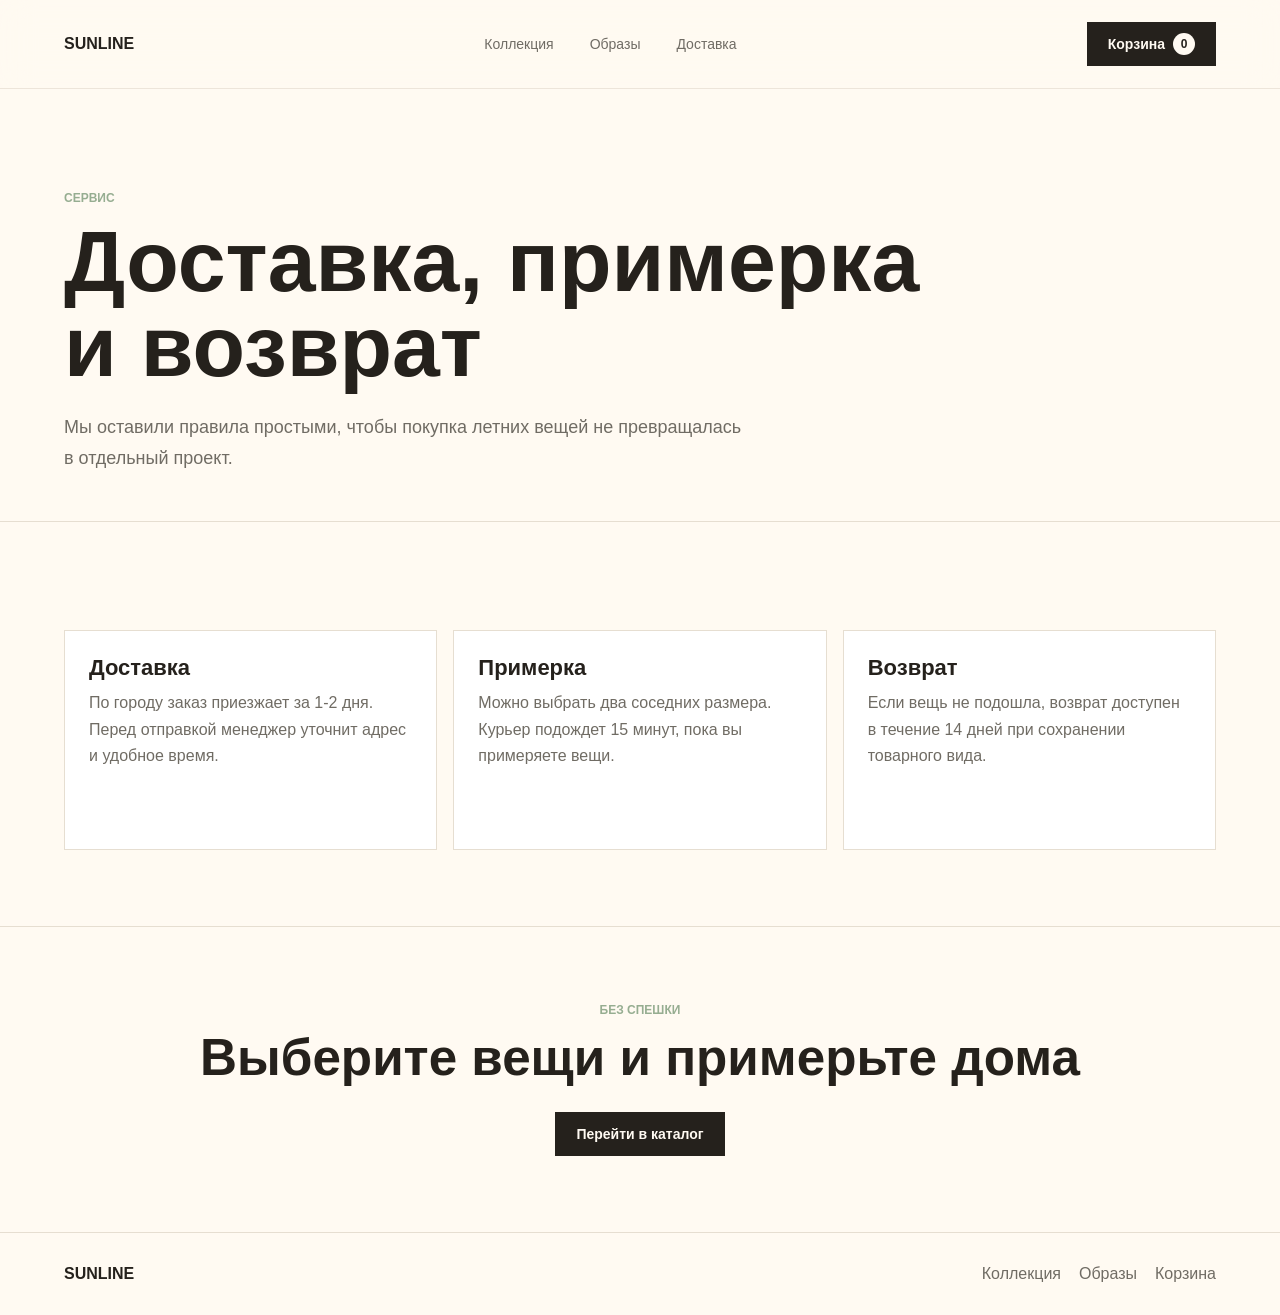
==== delivery.html @ 38f802f9 "Add files via upload" ====
<!DOCTYPE html>
<html lang="ru">
<head>
  <meta charset="UTF-8">
  <meta name="viewport" content="width=device-width, initial-scale=1.0">
  <title>Доставка — SUNLINE</title>
  <link rel="stylesheet" href="styles.css">
  <script src="script.js" defer></script>
</head>
<body>
  <header class="site-header">
    <a class="brand" href="index.html">SUNLINE</a>
    <nav aria-label="Главная навигация">
      <a href="catalog.html">Коллекция</a>
      <a href="looks.html">Образы</a>
      <a href="delivery.html">Доставка</a>
    </nav>
    <a class="header-action" href="cart.html">Корзина <span data-cart-count>0</span></a>
  </header>

  <main>
    <section class="page-hero">
      <p class="eyebrow">Сервис</p>
      <h1>Доставка, примерка и возврат</h1>
      <p>Мы оставили правила простыми, чтобы покупка летних вещей не превращалась в отдельный проект.</p>
    </section>

    <section class="section info-grid">
      <article>
        <h2>Доставка</h2>
        <p>По городу заказ приезжает за 1-2 дня. Перед отправкой менеджер уточнит адрес и удобное время.</p>
      </article>
      <article>
        <h2>Примерка</h2>
        <p>Можно выбрать два соседних размера. Курьер подождет 15 минут, пока вы примеряете вещи.</p>
      </article>
      <article>
        <h2>Возврат</h2>
        <p>Если вещь не подошла, возврат доступен в течение 14 дней при сохранении товарного вида.</p>
      </article>
    </section>

    <section class="section cta">
      <p class="eyebrow">Без спешки</p>
      <h2>Выберите вещи и примерьте дома</h2>
      <a class="primary-button" href="catalog.html">Перейти в каталог</a>
    </section>
  </main>

  <footer class="site-footer">
    <a class="brand" href="index.html">SUNLINE</a>
    <div><a href="catalog.html">Коллекция</a><a href="looks.html">Образы</a><a href="cart.html">Корзина</a></div>
  </footer>
</body>
</html>
---- styles.css ----
:root {
  --ink: #25211c;
  --muted: #706c64;
  --line: #e6ded1;
  --paper: #fffaf2;
  --soft: #f6efe5;
  --sage: #96ad91;
  --sea: #8eb6bd;
  --sun: #e9bf71;
}

* {
  box-sizing: border-box;
}

html {
  scroll-behavior: smooth;
}

body {
  margin: 0;
  background: var(--paper);
  color: var(--ink);
  font-family: Arial, "Segoe UI", sans-serif;
}

a {
  color: inherit;
  text-decoration: none;
}

.site-header {
  position: sticky;
  top: 0;
  z-index: 10;
  display: flex;
  align-items: center;
  justify-content: space-between;
  gap: 24px;
  padding: 22px clamp(20px, 5vw, 72px);
  background: rgba(255, 250, 242, 0.86);
  border-bottom: 1px solid rgba(230, 222, 209, 0.72);
  backdrop-filter: blur(16px);
}

.brand {
  font-weight: 700;
  letter-spacing: 0;
}

nav {
  display: flex;
  gap: clamp(16px, 3vw, 36px);
  color: var(--muted);
  font-size: 14px;
}

.header-action,
.primary-button,
.secondary-button {
  display: inline-flex;
  align-items: center;
  justify-content: center;
  min-height: 44px;
  padding: 0 20px;
  border: 1px solid var(--ink);
  background: var(--ink);
  color: #fffaf2;
  font-size: 14px;
  font-weight: 600;
  cursor: pointer;
  transition: background 160ms ease, color 160ms ease, border-color 160ms ease;
}

button {
  font-family: inherit;
}

.header-action span {
  min-width: 22px;
  min-height: 22px;
  margin-left: 8px;
  display: inline-grid;
  place-items: center;
  border-radius: 999px;
  background: #fffaf2;
  color: var(--ink);
  font-size: 12px;
}

.secondary-button {
  border-color: var(--line);
  background: #fff;
  color: var(--ink);
}

.primary-button:hover,
.header-action:hover {
  background: #3b342c;
}

.secondary-button:hover {
  border-color: var(--ink);
}

.text-button {
  padding: 0;
  border: 0;
  background: transparent;
  color: var(--muted);
  font: inherit;
  font-weight: 600;
  cursor: pointer;
}

.hero {
  display: grid;
  grid-template-columns: minmax(0, 0.95fr) minmax(320px, 1.05fr);
  min-height: calc(100vh - 89px);
  padding: clamp(40px, 7vw, 96px) clamp(20px, 5vw, 72px) 48px;
  gap: clamp(32px, 6vw, 88px);
  align-items: center;
}

.hero-copy {
  max-width: 640px;
}

.eyebrow {
  margin: 0 0 14px;
  color: var(--sage);
  font-size: 12px;
  font-weight: 700;
  letter-spacing: 0;
  text-transform: uppercase;
}

h1,
h2,
h3,
p {
  margin-top: 0;
}

h1 {
  margin-bottom: 24px;
  font-size: clamp(44px, 7vw, 86px);
  line-height: 0.98;
  letter-spacing: 0;
}

h2 {
  margin-bottom: 0;
  font-size: clamp(30px, 4vw, 52px);
  line-height: 1.04;
  letter-spacing: 0;
}

.lead {
  max-width: 540px;
  margin-bottom: 32px;
  color: var(--muted);
  font-size: clamp(17px, 2vw, 20px);
  line-height: 1.7;
}

.hero-actions {
  display: flex;
  align-items: center;
  gap: 24px;
  flex-wrap: wrap;
}

.text-link {
  color: var(--muted);
  font-weight: 600;
}

.text-link:hover,
nav a:hover,
.site-footer a:hover {
  color: var(--ink);
}

.hero-visual {
  min-height: 520px;
  display: grid;
  place-items: center;
  background: #f2e9dc;
  border: 1px solid var(--line);
  overflow: hidden;
}

.hero-visual:hover img,
.product-card:hover img,
.catalog-card:hover img,
.lookbook-grid article:hover img {
  transform: scale(1.025);
}

.hero-visual img {
  width: 100%;
  height: 100%;
  min-height: 520px;
  object-fit: cover;
  object-position: center;
  display: block;
  transition: transform 220ms ease;
}

.section {
  padding: 76px clamp(20px, 5vw, 72px);
}

.section-heading {
  display: flex;
  justify-content: space-between;
  align-items: end;
  gap: 32px;
  margin-bottom: 32px;
}

.product-grid {
  display: grid;
  grid-template-columns: repeat(3, minmax(0, 1fr));
  gap: 18px;
}

.product-card {
  min-height: 480px;
  display: flex;
  flex-direction: column;
  justify-content: space-between;
  gap: 20px;
  padding: 22px;
  border: 1px solid var(--line);
  background: rgba(255, 255, 255, 0.48);
}

.product-card img {
  width: 100%;
  aspect-ratio: 1 / 1;
  object-fit: cover;
  object-position: center;
  background: var(--soft);
  transition: transform 220ms ease;
}

.product-card h3 {
  margin-bottom: 8px;
  font-size: 20px;
}

.product-card p {
  margin-bottom: 0;
  color: var(--muted);
  line-height: 1.55;
}

.product-card span {
  font-weight: 700;
}

.looks {
  display: grid;
  grid-template-columns: minmax(0, 0.8fr) minmax(280px, 1fr);
  gap: clamp(32px, 6vw, 96px);
  padding: 88px clamp(20px, 5vw, 72px);
  background: #eef3ee;
}

.look-copy p:not(.eyebrow) {
  max-width: 560px;
  margin-top: 24px;
  margin-bottom: 0;
  color: #5d6659;
  font-size: 18px;
  line-height: 1.7;
}

.look-list {
  display: grid;
  border-top: 1px solid rgba(37, 33, 28, 0.2);
}

.look-list a {
  display: flex;
  justify-content: space-between;
  gap: 24px;
  padding: 28px 0;
  border-bottom: 1px solid rgba(37, 33, 28, 0.2);
  font-size: clamp(22px, 3vw, 36px);
  font-weight: 600;
}

.look-list strong {
  color: var(--sage);
  font-size: 16px;
}

.service {
  display: grid;
  grid-template-columns: minmax(0, 0.8fr) minmax(280px, 1fr);
  gap: 40px;
}

.service-grid {
  display: grid;
  grid-template-columns: repeat(3, minmax(0, 1fr));
  gap: 14px;
}

.service-grid a {
  min-height: 128px;
  margin: 0;
  display: flex;
  align-items: end;
  padding: 18px;
  border: 1px solid var(--line);
  background: #fff;
  color: var(--muted);
  line-height: 1.5;
}

.new-season,
.cta {
  border-top: 1px solid var(--line);
}

.feature-grid,
.info-grid {
  display: grid;
  grid-template-columns: repeat(3, minmax(0, 1fr));
  gap: 16px;
  margin-top: 32px;
}

.feature-grid div,
.info-grid article {
  min-height: 220px;
  padding: 24px;
  border: 1px solid var(--line);
  background: #fff;
}

.feature-grid strong {
  display: block;
  margin-bottom: 44px;
  color: var(--sage);
}

.feature-grid p,
.info-grid p {
  margin: 0;
  color: var(--muted);
  line-height: 1.65;
}

.cta {
  text-align: center;
}

.cta h2 {
  margin-bottom: 28px;
}

.site-footer {
  display: flex;
  justify-content: space-between;
  gap: 24px;
  padding: 32px clamp(20px, 5vw, 72px);
  border-top: 1px solid var(--line);
  color: var(--muted);
}

.site-footer .brand {
  color: var(--ink);
}

.site-footer div {
  display: flex;
  flex-wrap: wrap;
  gap: 18px;
}

.page-hero {
  padding: clamp(56px, 8vw, 104px) clamp(20px, 5vw, 72px) 48px;
  border-bottom: 1px solid var(--line);
}

.page-hero h1 {
  max-width: 900px;
}

.page-hero p:not(.eyebrow) {
  max-width: 680px;
  margin-bottom: 0;
  color: var(--muted);
  font-size: 18px;
  line-height: 1.7;
}

.catalog-grid,
.lookbook-grid {
  display: grid;
  grid-template-columns: repeat(3, minmax(0, 1fr));
  gap: 18px;
}

.catalog-card,
.lookbook-grid article {
  display: flex;
  flex-direction: column;
  gap: 20px;
  padding: 20px;
  border: 1px solid var(--line);
  background: rgba(255, 255, 255, 0.58);
}

.catalog-card img,
.lookbook-grid img {
  width: 100%;
  aspect-ratio: 4 / 5;
  object-fit: cover;
  display: block;
  transition: transform 220ms ease;
}

.catalog-card h2,
.lookbook-grid h2,
.cart-item h2,
.info-grid h2 {
  margin-bottom: 10px;
  font-size: 22px;
  line-height: 1.15;
}

.catalog-card p,
.lookbook-grid p {
  color: var(--muted);
  line-height: 1.55;
}

.card-row {
  display: flex;
  align-items: center;
  justify-content: space-between;
  gap: 14px;
  margin-top: auto;
}

.product-page {
  display: grid;
  grid-template-columns: minmax(280px, 0.92fr) minmax(320px, 0.8fr);
  gap: clamp(32px, 6vw, 88px);
  align-items: center;
  padding: clamp(40px, 7vw, 96px) clamp(20px, 5vw, 72px);
}

.product-page > img {
  width: 100%;
  max-height: 760px;
  object-fit: cover;
  aspect-ratio: 4 / 5;
  border: 1px solid var(--line);
}

.product-info {
  display: grid;
  justify-items: start;
  gap: 22px;
}

.product-info .lead {
  margin-bottom: 0;
}

.product-price {
  font-size: 28px;
}

.size-row {
  display: flex;
  gap: 10px;
  flex-wrap: wrap;
}

.size-row span {
  min-width: 48px;
  min-height: 42px;
  display: inline-grid;
  place-items: center;
  border: 1px solid var(--line);
  background: #fff;
  font-weight: 600;
}

.cart-layout {
  display: grid;
  grid-template-columns: minmax(0, 1fr) 320px;
  gap: 24px;
  align-items: start;
}

.cart-items {
  display: grid;
  gap: 14px;
}

.cart-item,
.empty-cart,
.cart-summary {
  border: 1px solid var(--line);
  background: #fff;
}

.cart-item {
  display: grid;
  grid-template-columns: 118px minmax(0, 1fr) auto;
  gap: 18px;
  align-items: center;
  padding: 16px;
}

.cart-item img {
  width: 118px;
  height: 118px;
  object-fit: cover;
}

.cart-item p,
.cart-summary p {
  margin: 0;
  color: var(--muted);
}

.empty-cart,
.cart-summary {
  padding: 24px;
}

.cart-summary {
  position: sticky;
  top: 104px;
  display: grid;
  gap: 18px;
}

.cart-summary strong {
  font-size: 32px;
}

@media (max-width: 860px) {
  .site-header {
    position: static;
  }

  nav {
    display: none;
  }

  .hero,
  .looks,
  .service {
    grid-template-columns: 1fr;
  }

  .hero {
    min-height: auto;
  }

  .hero-visual {
    min-height: 360px;
  }

  .product-grid,
  .service-grid,
  .feature-grid,
  .catalog-grid,
  .lookbook-grid,
  .info-grid,
  .product-page,
  .cart-layout {
    grid-template-columns: 1fr;
  }

  .section-heading {
    display: block;
  }
  .cart-summary {
    position: static;
  }

  .site-footer {
    flex-direction: column;
  }
}

@media (max-width: 520px) {
  .site-header {
    padding: 18px 16px;
  }

  .header-action {
    min-height: 40px;
    padding-inline: 14px;
  }

  .hero,
  .section,
  .looks {
    padding-left: 16px;
    padding-right: 16px;
  }

  h1 {
    font-size: 42px;
  }

  .look-list a {
    flex-direction: column;
    gap: 10px;
  }

  .card-row,
  .cart-item {
    grid-template-columns: 1fr;
  }

  .card-row {
    align-items: stretch;
    flex-direction: column;
  }

  .cart-item img {
    width: 100%;
    height: auto;
    aspect-ratio: 1 / 1;
  }
}
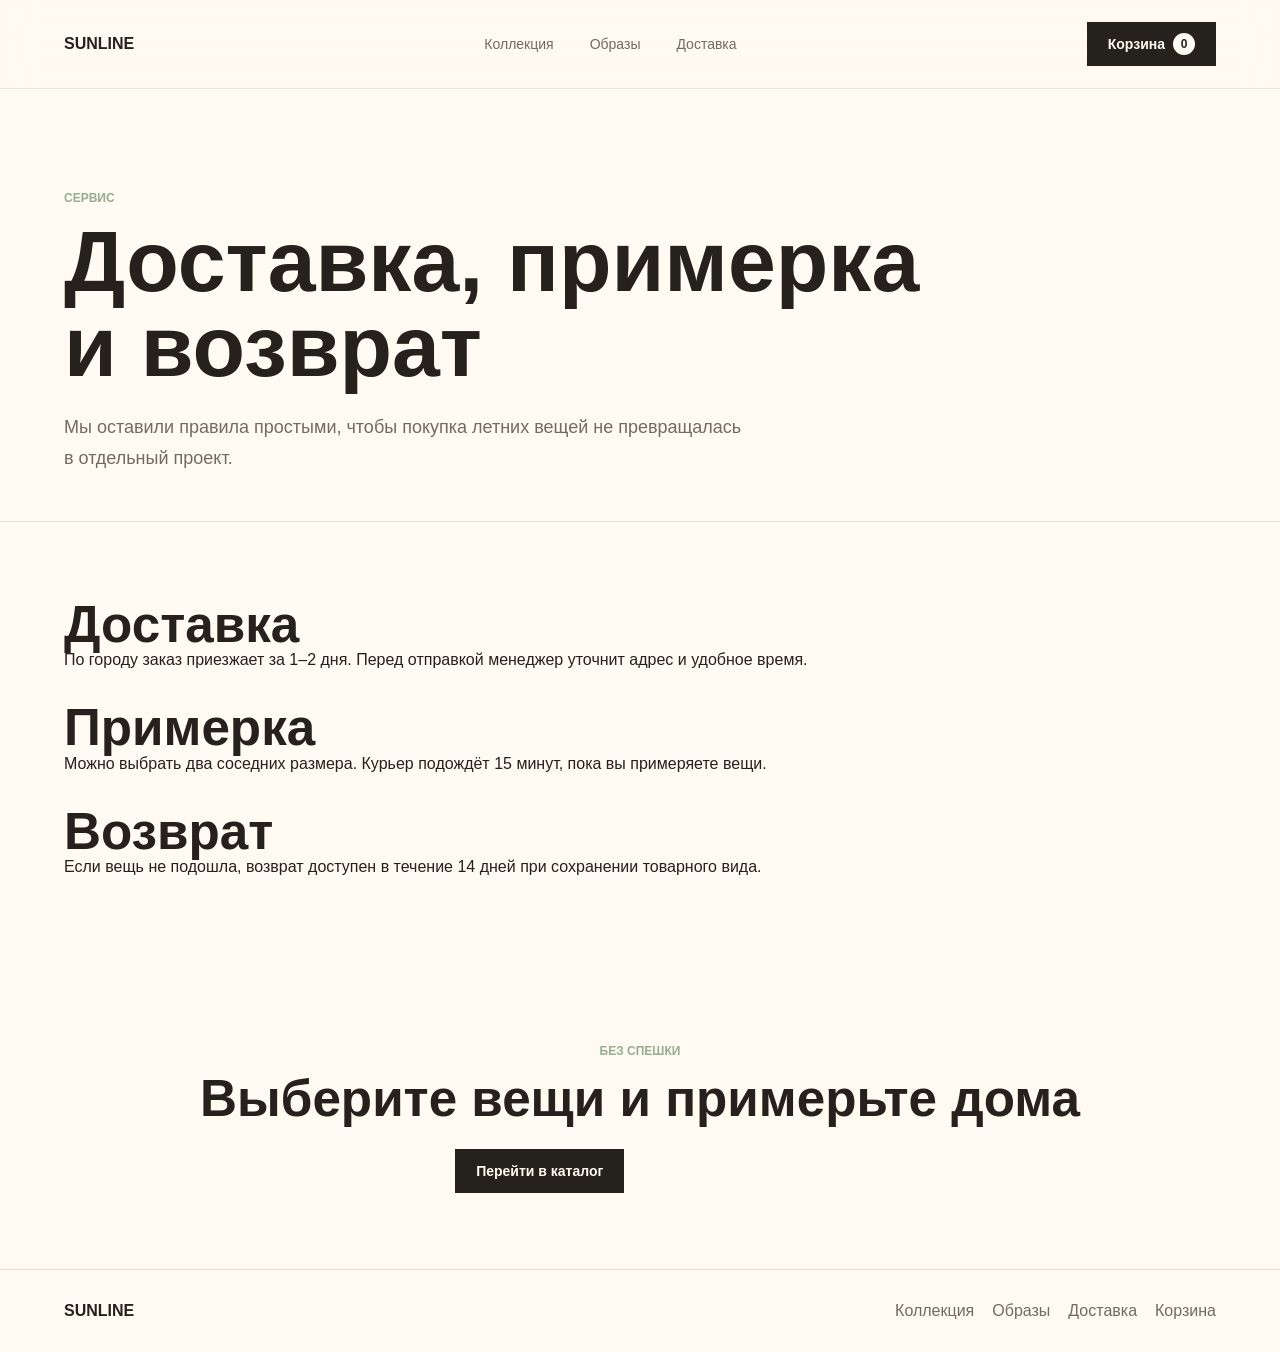
==== commit 0733fa6c: "Update delivery.html" ====
--- a/delivery.html
+++ b/delivery.html
@@ -8,6 +8,7 @@
   <script src="script.js" defer></script>
 </head>
 <body>
+
   <header class="site-header">
     <a class="brand" href="index.html">SUNLINE</a>
     <nav aria-label="Главная навигация">
@@ -25,31 +26,36 @@
       <p>Мы оставили правила простыми, чтобы покупка летних вещей не превращалась в отдельный проект.</p>
     </section>
 
-    <section class="section info-grid">
-      <article>
-        <h2>Доставка</h2>
-        <p>По городу заказ приезжает за 1-2 дня. Перед отправкой менеджер уточнит адрес и удобное время.</p>
-      </article>
-      <article>
-        <h2>Примерка</h2>
-        <p>Можно выбрать два соседних размера. Курьер подождет 15 минут, пока вы примеряете вещи.</p>
-      </article>
-      <article>
-        <h2>Возврат</h2>
-        <p>Если вещь не подошла, возврат доступен в течение 14 дней при сохранении товарного вида.</p>
-      </article>
+    <section class="section">
+      <h2>Доставка</h2>
+      <p>По городу заказ приезжает за 1–2 дня. Перед отправкой менеджер уточнит адрес и удобное время.</p>
+
+      <h2 style="margin-top:2rem">Примерка</h2>
+      <p>Можно выбрать два соседних размера. Курьер подождёт 15 минут, пока вы примеряете вещи.</p>
+
+      <h2 style="margin-top:2rem">Возврат</h2>
+      <p>Если вещь не подошла, возврат доступен в течение 14 дней при сохранении товарного вида.</p>
     </section>
 
-    <section class="section cta">
+    <section class="section" style="text-align:center">
       <p class="eyebrow">Без спешки</p>
       <h2>Выберите вещи и примерьте дома</h2>
-      <a class="primary-button" href="catalog.html">Перейти в каталог</a>
+      <div style="display:flex;gap:1rem;justify-content:center;flex-wrap:wrap;margin-top:1.5rem">
+        <a href="catalog.html" class="primary-button">Перейти в каталог</a>
+        <a href="cart.html" class="primary-button" style="background:transparent;border:1.5px solid currentColor">Посмотреть корзину</a>
+      </div>
     </section>
   </main>
 
   <footer class="site-footer">
     <a class="brand" href="index.html">SUNLINE</a>
-    <div><a href="catalog.html">Коллекция</a><a href="looks.html">Образы</a><a href="cart.html">Корзина</a></div>
+    <div>
+      <a href="catalog.html">Коллекция</a>
+      <a href="looks.html">Образы</a>
+      <a href="delivery.html">Доставка</a>
+      <a href="cart.html">Корзина</a>
+    </div>
   </footer>
+
 </body>
 </html>
